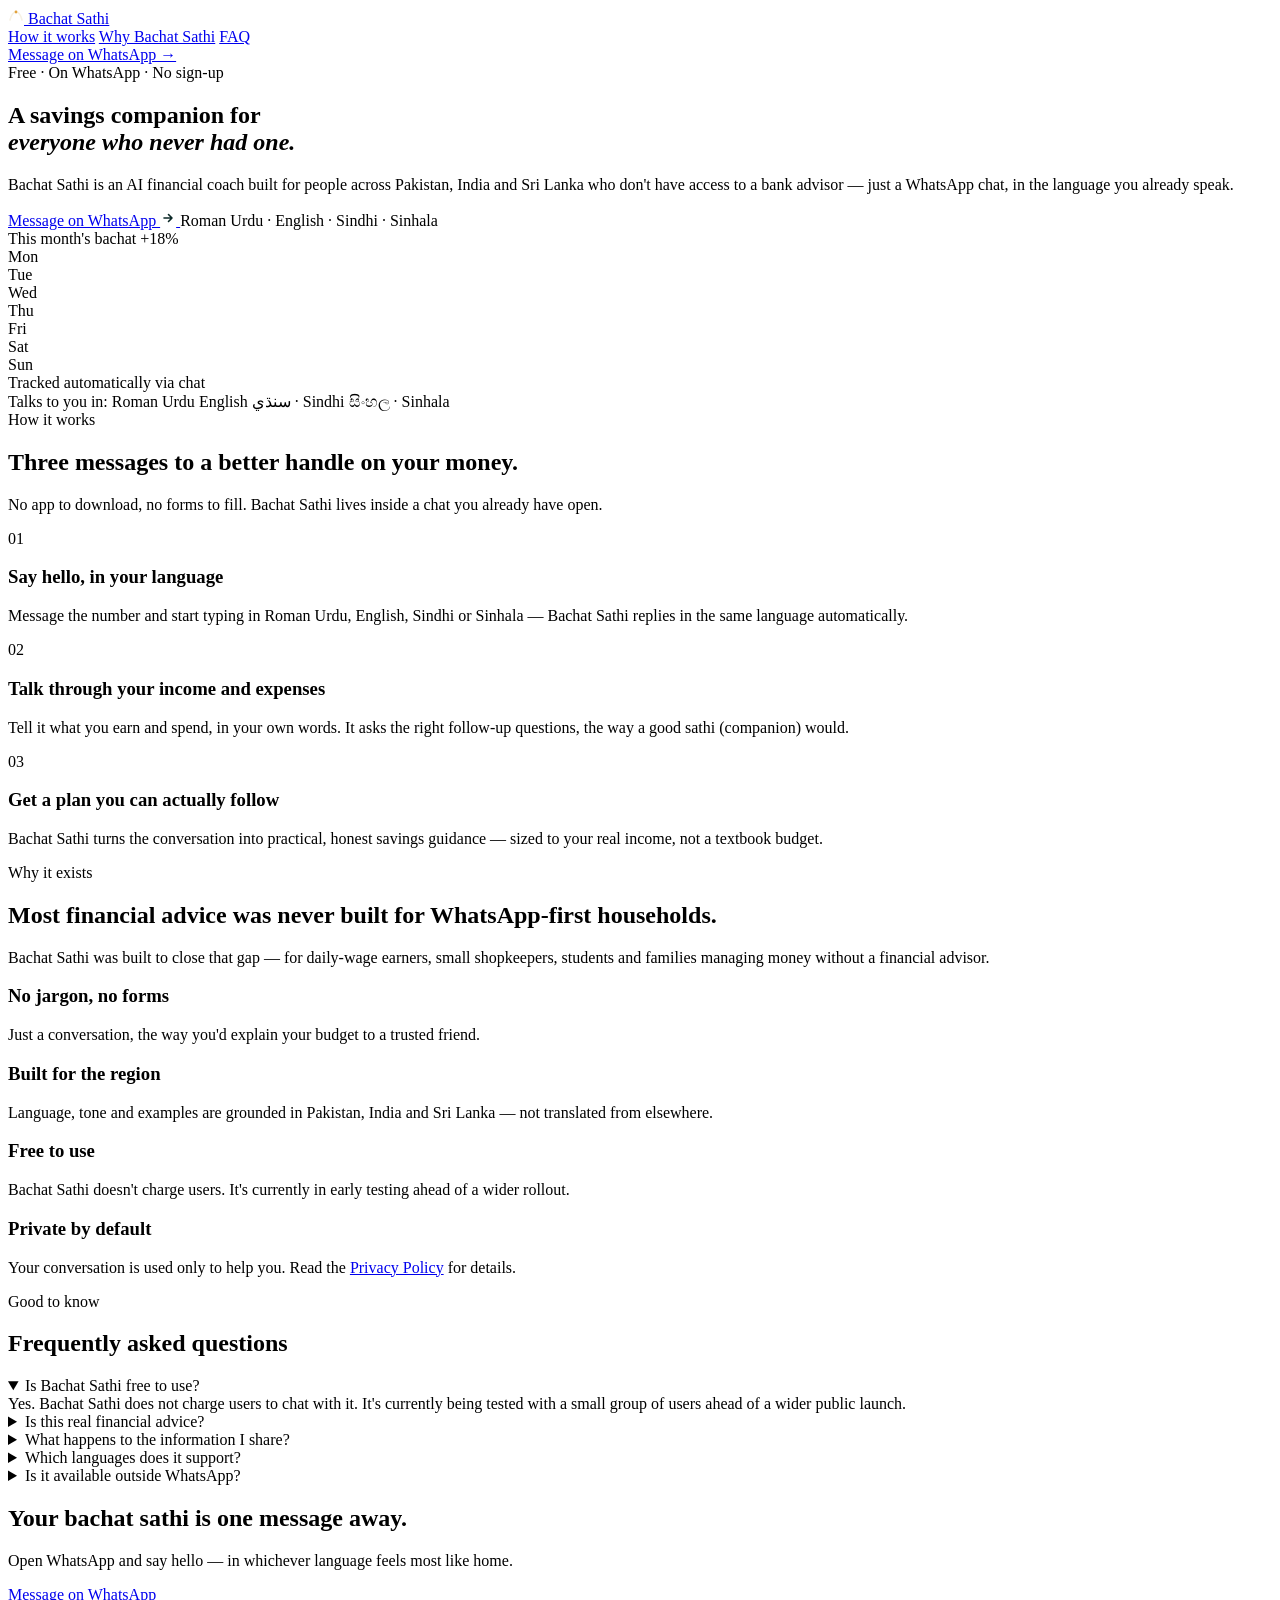
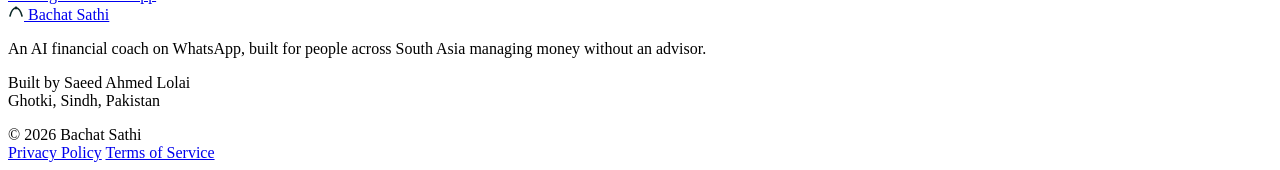
==== index.html @ 4c4a2306 "Add files via upload" ====
<!DOCTYPE html>
<html lang="en">
<head>
<meta charset="UTF-8">
<meta name="viewport" content="width=device-width, initial-scale=1.0">
<title>Bachat Sathi — Your savings companion on WhatsApp</title>
<meta name="description" content="Bachat Sathi is a free AI financial coach on WhatsApp, built for people across Pakistan, India and Sri Lanka who don't have access to a financial advisor.">
<meta property="og:title" content="Bachat Sathi — Your savings companion on WhatsApp">
<meta property="og:description" content="A free AI financial coach on WhatsApp, in Roman Urdu, English, Sindhi and Sinhala.">
<meta property="og:type" content="website">
<link rel="icon" href="data:image/svg+xml,%3Csvg xmlns='http://www.w3.org/2000/svg' viewBox='0 0 32 32'%3E%3Crect width='32' height='32' rx='8' fill='%230B2827'/%3E%3Cpath d='M6 24c0 0 4-16 10-16s10 16 10 16' stroke='%23F6F1E4' stroke-width='2.4' fill='none' stroke-linecap='round'/%3E%3Ccircle cx='16' cy='8' r='2.2' fill='%23E2A23B'/%3E%3C/svg%3E">
<link rel="preconnect" href="https://fonts.googleapis.com">
<link rel="preconnect" href="https://fonts.gstatic.com" crossorigin>
<link href="https://fonts.googleapis.com/css2?family=Fraunces:opsz,wght@9..144,400;9..144,500;9..144,600;9..144,700&family=Manrope:wght@400;500;600;700;800&display=swap" rel="stylesheet">
<link rel="stylesheet" href="assets/style.css">
</head>
<body>

<div class="nav">
  <div class="nav-inner">
    <a class="brand" href="index.html">
      <span class="mark">
        <svg width="16" height="16" viewBox="0 0 16 16" fill="none"><path d="M2 12C2 12 4 4 8 4C12 4 14 12 14 12" stroke="#F6F1E4" stroke-width="1.6" stroke-linecap="round"/><circle cx="8" cy="4" r="1.4" fill="#E2A23B"/></svg>
      </span>
      Bachat Sathi
    </a>
    <div class="nav-links">
      <a href="#how">How it works</a>
      <a href="#why">Why Bachat Sathi</a>
      <a href="#faq">FAQ</a>
    </div>
    <a class="nav-cta" href="https://wa.me/15551496359" target="_blank" rel="noopener">
      Message on WhatsApp →
    </a>
  </div>
</div>

<section class="hero">
  <div class="wrap hero-grid">
    <div>
      <div class="eyebrow">Free · On WhatsApp · No sign-up</div>
      <h1>A savings companion for<br><em>everyone who never had one.</em></h1>
      <p class="lead">Bachat Sathi is an AI financial coach built for people across Pakistan, India and Sri Lanka who don't have access to a bank advisor — just a WhatsApp chat, in the language you already speak.</p>
      <div class="hero-actions">
        <a class="btn-primary" href="https://wa.me/15551496359" target="_blank" rel="noopener">
          Message on WhatsApp
          <svg width="16" height="16" viewBox="0 0 16 16" fill="none"><path d="M4 8H12M12 8L8.5 4.5M12 8L8.5 11.5" stroke="#0B2827" stroke-width="1.6" stroke-linecap="round" stroke-linejoin="round"/></svg>
        </a>
        <span class="hero-note">Roman Urdu · English · Sindhi · Sinhala</span>
      </div>
    </div>

    <div class="ledger" aria-hidden="true">
      <div class="ledger-head">
        <span>This month's bachat</span>
        <span>+18%</span>
      </div>
      <div class="bars">
        <div class="bar" style="height:32%"><span>Mon</span></div>
        <div class="bar" style="height:48%"><span>Tue</span></div>
        <div class="bar" style="height:40%"><span>Wed</span></div>
        <div class="bar" style="height:68%"><span>Thu</span></div>
        <div class="bar" style="height:58%"><span>Fri</span></div>
        <div class="bar" style="height:82%"><span>Sat</span></div>
        <div class="bar" style="height:74%"><span>Sun</span></div>
      </div>
      <div class="ledger-foot">
        <span>Tracked automatically</span>
        <span>via chat</span>
      </div>
    </div>
  </div>
</section>

<div class="langs">
  <div class="langs-inner">
    <span class="label">Talks to you in:</span>
    <span class="chip">Roman Urdu</span>
    <span class="chip">English</span>
    <span class="chip">سنڌي · Sindhi</span>
    <span class="chip">සිංහල · Sinhala</span>
  </div>
</div>

<section id="how">
  <div class="wrap">
    <div class="section-head">
      <div class="eyebrow">How it works</div>
      <h2>Three messages to a better handle on your money.</h2>
      <p>No app to download, no forms to fill. Bachat Sathi lives inside a chat you already have open.</p>
    </div>
    <div class="steps">
      <div class="step">
        <div class="num">01</div>
        <h3>Say hello, in your language</h3>
        <p>Message the number and start typing in Roman Urdu, English, Sindhi or Sinhala — Bachat Sathi replies in the same language automatically.</p>
      </div>
      <div class="step">
        <div class="num">02</div>
        <h3>Talk through your income and expenses</h3>
        <p>Tell it what you earn and spend, in your own words. It asks the right follow-up questions, the way a good sathi (companion) would.</p>
      </div>
      <div class="step">
        <div class="num">03</div>
        <h3>Get a plan you can actually follow</h3>
        <p>Bachat Sathi turns the conversation into practical, honest savings guidance — sized to your real income, not a textbook budget.</p>
      </div>
    </div>
  </div>
</section>

<section class="why" id="why">
  <div class="wrap">
    <div class="section-head">
      <div class="eyebrow">Why it exists</div>
      <h2>Most financial advice was never built for WhatsApp-first households.</h2>
      <p>Bachat Sathi was built to close that gap — for daily-wage earners, small shopkeepers, students and families managing money without a financial advisor.</p>
    </div>
    <div class="why-grid">
      <div class="why-item">
        <h3>No jargon, no forms</h3>
        <p>Just a conversation, the way you'd explain your budget to a trusted friend.</p>
      </div>
      <div class="why-item">
        <h3>Built for the region</h3>
        <p>Language, tone and examples are grounded in Pakistan, India and Sri Lanka — not translated from elsewhere.</p>
      </div>
      <div class="why-item">
        <h3>Free to use</h3>
        <p>Bachat Sathi doesn't charge users. It's currently in early testing ahead of a wider rollout.</p>
      </div>
      <div class="why-item">
        <h3>Private by default</h3>
        <p>Your conversation is used only to help you. Read the <a href="privacy.html" style="text-decoration:underline;">Privacy Policy</a> for details.</p>
      </div>
    </div>
  </div>
</section>

<section id="faq">
  <div class="wrap">
    <div class="section-head">
      <div class="eyebrow">Good to know</div>
      <h2>Frequently asked questions</h2>
    </div>
    <div class="faq-list">
      <details class="faq-item" open>
        <summary>Is Bachat Sathi free to use?</summary>
        <div class="faq-body">Yes. Bachat Sathi does not charge users to chat with it. It's currently being tested with a small group of users ahead of a wider public launch.</div>
      </details>
      <details class="faq-item">
        <summary>Is this real financial advice?</summary>
        <div class="faq-body">Bachat Sathi offers general budgeting and savings guidance for educational purposes. It is not a licensed financial advisor, and its guidance should not replace advice from a qualified professional for major financial decisions.</div>
      </details>
      <details class="faq-item">
        <summary>What happens to the information I share?</summary>
        <div class="faq-body">Your messages are used to give you relevant coaching and are not sold to third parties. See the <a href="privacy.html" style="text-decoration:underline;">Privacy Policy</a> for full details.</div>
      </details>
      <details class="faq-item">
        <summary>Which languages does it support?</summary>
        <div class="faq-body">Roman Urdu, English, Sindhi and Sinhala today, with more languages planned as Bachat Sathi grows.</div>
      </details>
      <details class="faq-item">
        <summary>Is it available outside WhatsApp?</summary>
        <div class="faq-body">Not yet. Bachat Sathi currently works on WhatsApp only.</div>
      </details>
    </div>
  </div>
</section>

<section class="cta">
  <div class="wrap">
    <h2>Your bachat sathi is one message away.</h2>
    <p>Open WhatsApp and say hello — in whichever language feels most like home.</p>
    <a class="btn-dark" href="https://wa.me/15551496359" target="_blank" rel="noopener">
      Message on WhatsApp
    </a>
  </div>
</section>

<footer>
  <div class="wrap">
    <div class="top">
      <div>
        <a class="brand" href="index.html">
          <span class="mark">
            <svg width="16" height="16" viewBox="0 0 16 16" fill="none"><path d="M2 12C2 12 4 4 8 4C12 4 14 12 14 12" stroke="#0B2827" stroke-width="1.6" stroke-linecap="round"/><circle cx="8" cy="4" r="1.4" fill="#0B2827"/></svg>
          </span>
          Bachat Sathi
        </a>
        <p>An AI financial coach on WhatsApp, built for people across South Asia managing money without an advisor.</p>
      </div>
      <div>
        <p>Built by Saeed Ahmed Lolai<br>Ghotki, Sindh, Pakistan</p>
      </div>
    </div>
    <div class="foot-inner">
      <span>© 2026 Bachat Sathi</span>
      <div class="foot-links">
        <a href="privacy.html">Privacy Policy</a>
        <a href="terms.html">Terms of Service</a>
      </div>
    </div>
  </div>
</footer>

</body>
</html>
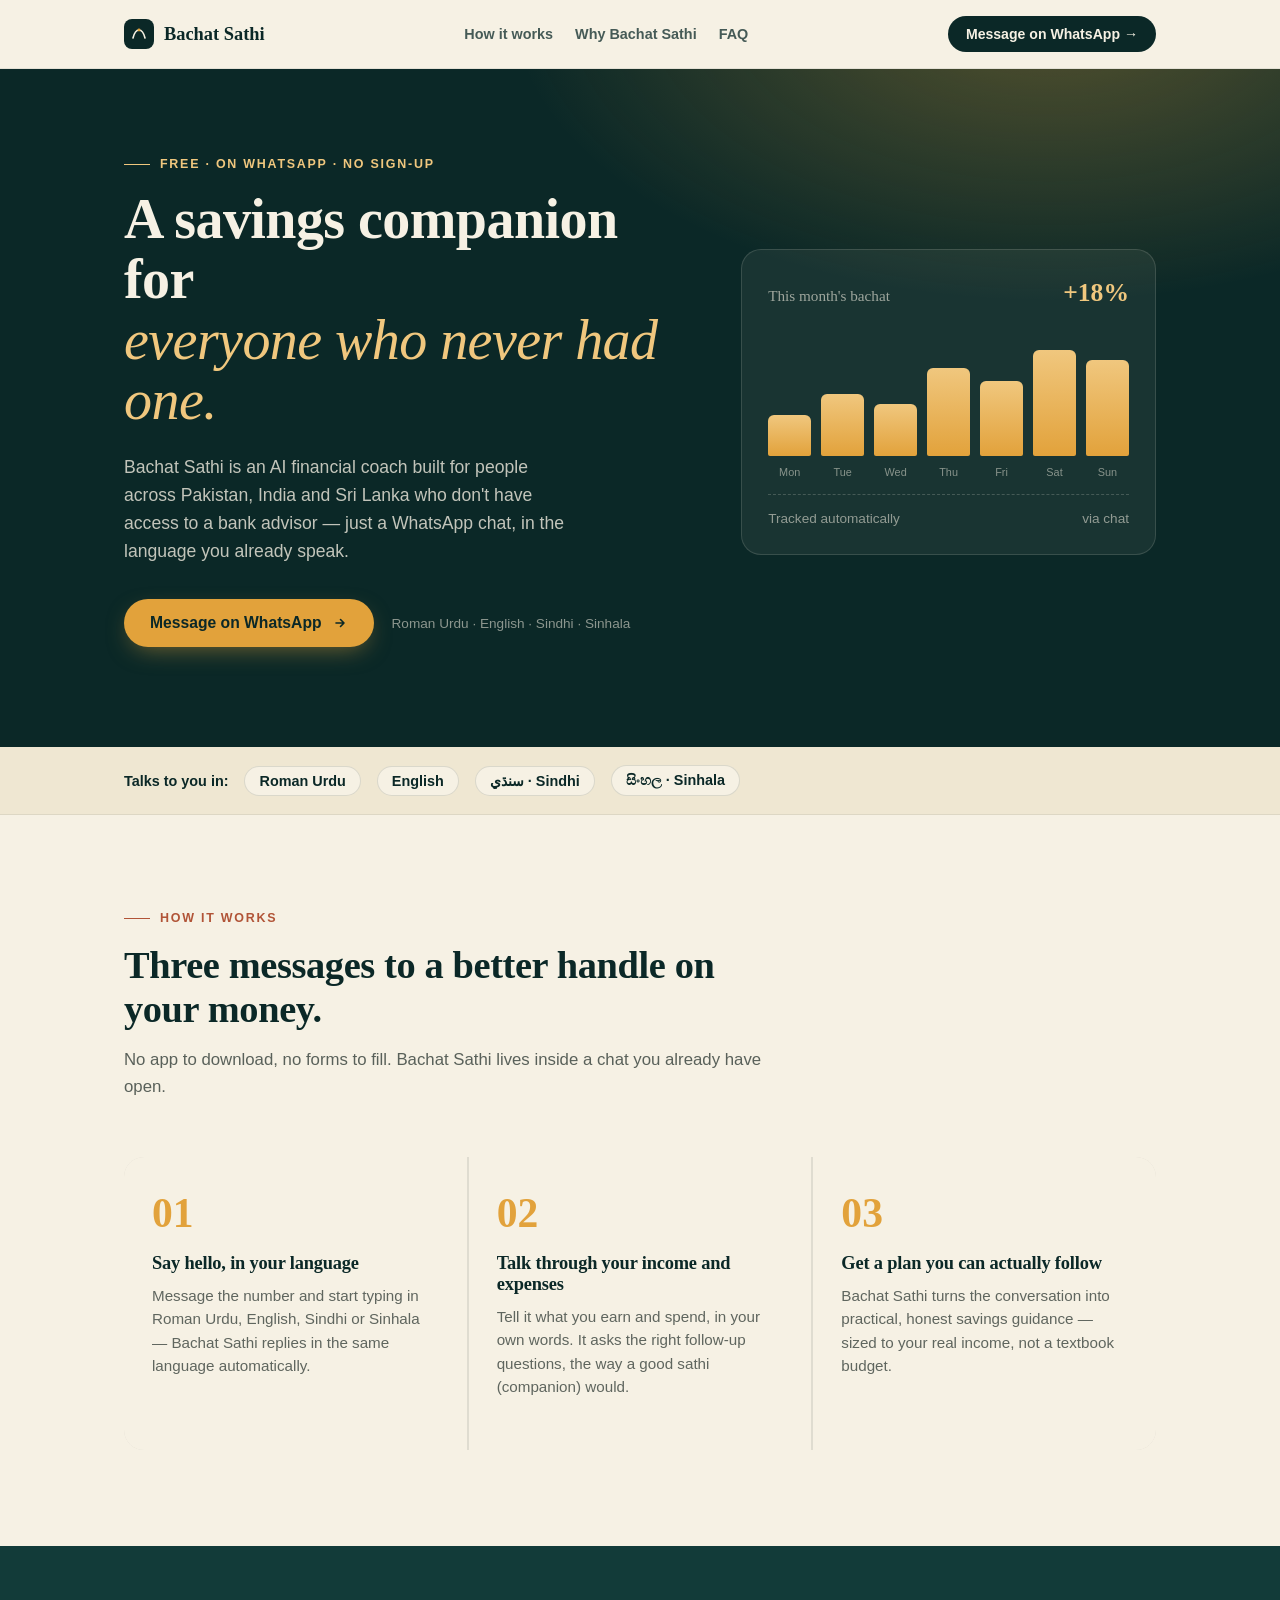
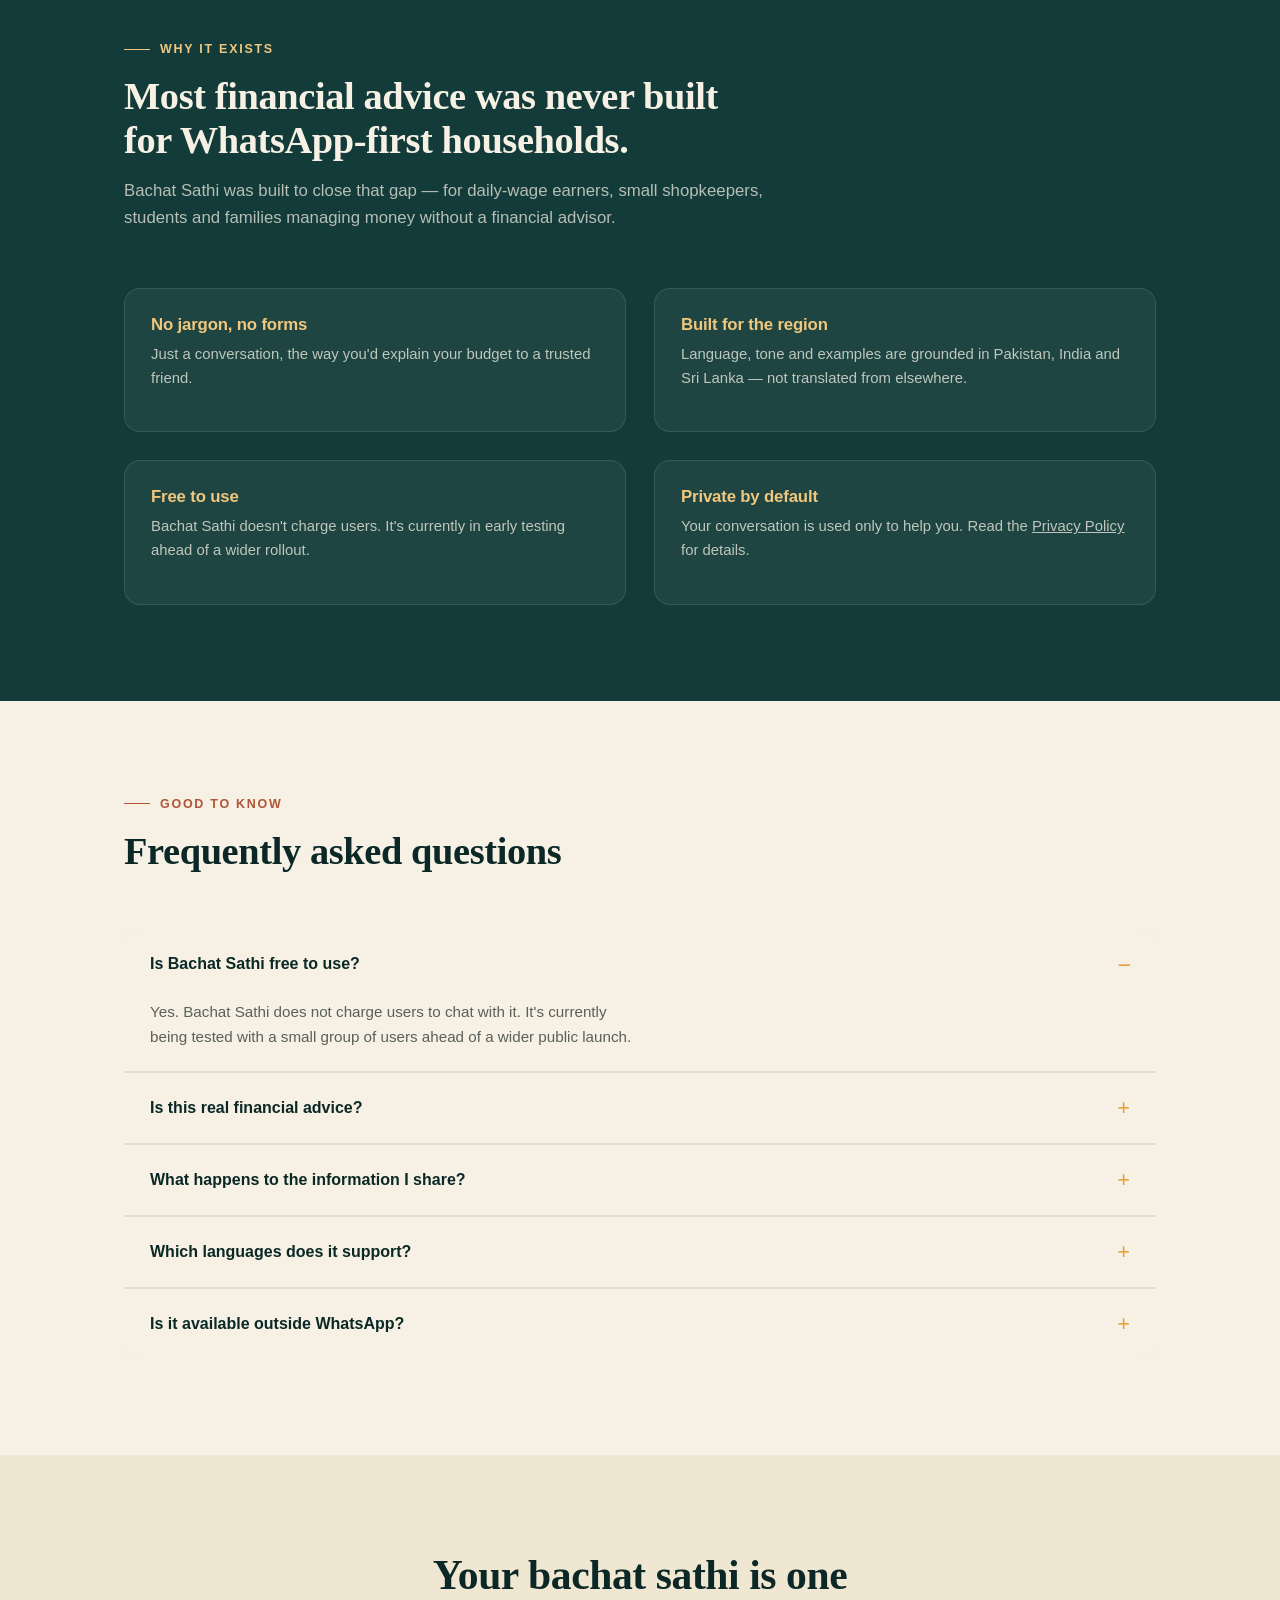
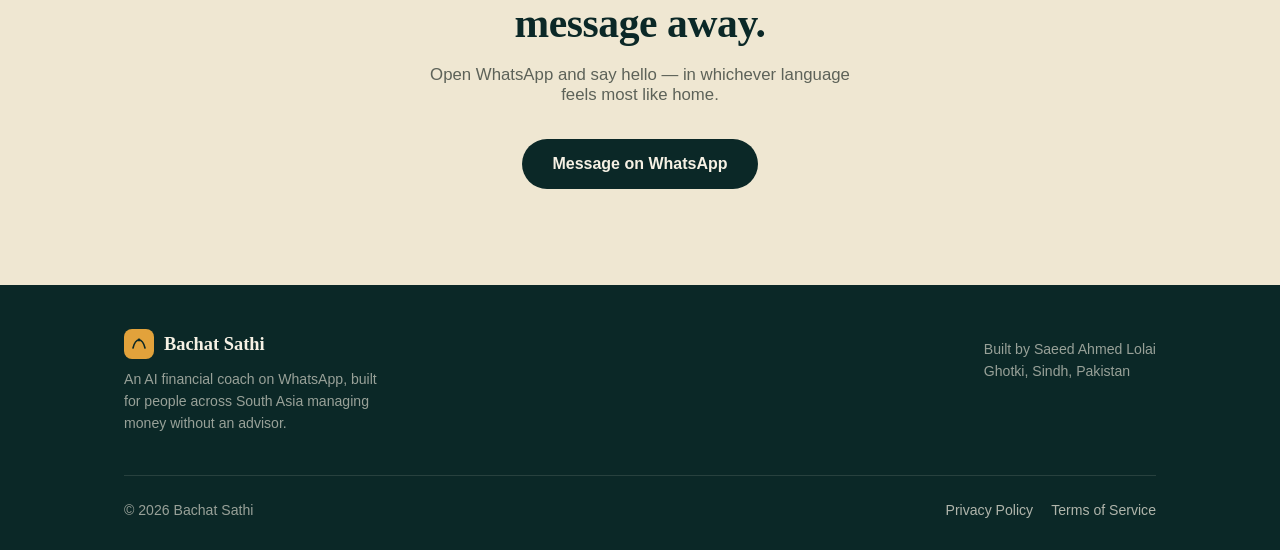
==== commit 2d610acc: "Update index.html" ====
--- a/index.html
+++ b/index.html
@@ -12,7 +12,7 @@
 <link rel="preconnect" href="https://fonts.googleapis.com">
 <link rel="preconnect" href="https://fonts.gstatic.com" crossorigin>
 <link href="https://fonts.googleapis.com/css2?family=Fraunces:opsz,wght@9..144,400;9..144,500;9..144,600;9..144,700&family=Manrope:wght@400;500;600;700;800&display=swap" rel="stylesheet">
-<link rel="stylesheet" href="assets/style.css">
+<link rel="stylesheet" href="style.css">
 </head>
 <body>
 
--- a/style.css
+++ b/style.css
@@ -0,0 +1,352 @@
+:root{
+  --ink:#17231F;
+  --teal:#123B39;
+  --teal-deep:#0B2827;
+  --paper:#F6F1E4;
+  --paper-warm:#EFE7D2;
+  --marigold:#E2A23B;
+  --marigold-soft:#F0C77E;
+  --rust:#B15437;
+}
+*{box-sizing:border-box;}
+html{scroll-behavior:smooth;}
+body{
+  margin:0;
+  font-family:'Manrope', sans-serif;
+  background:var(--paper);
+  color:var(--ink);
+  -webkit-font-smoothing:antialiased;
+}
+h1,h2,h3{
+  font-family:'Fraunces', serif;
+  margin:0;
+  letter-spacing:-0.01em;
+}
+a{color:inherit;}
+img,svg{display:block;max-width:100%;}
+:focus-visible{
+  outline:2px solid var(--marigold);
+  outline-offset:3px;
+  border-radius:4px;
+}
+@media (prefers-reduced-motion: reduce){
+  *{ animation:none !important; transition:none !important; scroll-behavior:auto !important; }
+}
+.wrap{
+  max-width:1080px;
+  margin:0 auto;
+  padding:0 24px;
+}
+
+/* ---------- NAV ---------- */
+.nav{
+  position:sticky; top:0; z-index:20;
+  background:rgba(246,241,228,0.92);
+  backdrop-filter: blur(6px);
+  border-bottom:1px solid rgba(23,35,31,0.08);
+}
+.nav-inner{
+  max-width:1080px; margin:0 auto; padding:16px 24px;
+  display:flex; align-items:center; justify-content:space-between;
+  gap:16px; flex-wrap:wrap;
+}
+.brand{
+  display:flex; align-items:center; gap:10px;
+  font-family:'Fraunces', serif; font-weight:600; font-size:1.15rem;
+  color:var(--teal-deep);
+  text-decoration:none;
+}
+.brand .mark{
+  width:30px;height:30px;border-radius:8px;
+  background:var(--teal-deep);
+  display:flex;align-items:center;justify-content:center;
+  flex-shrink:0;
+}
+.nav-links{
+  display:flex; align-items:center; gap:22px;
+  font-size:0.9rem; font-weight:600; color:var(--teal-deep);
+}
+.nav-links a{ text-decoration:none; opacity:0.75; }
+.nav-links a:hover{ opacity:1; }
+.nav-cta{
+  background:var(--teal-deep); color:var(--paper);
+  padding:10px 18px; border-radius:100px;
+  font-weight:700; font-size:0.88rem;
+  text-decoration:none;
+  display:inline-flex; align-items:center; gap:8px;
+  transition:transform .15s ease, background .15s ease;
+}
+.nav-cta:hover{ background:var(--rust); transform:translateY(-1px); }
+
+/* ---------- HERO ---------- */
+.hero{
+  background:
+    radial-gradient(ellipse 900px 500px at 82% -10%, rgba(226,162,59,0.35), transparent 60%),
+    var(--teal-deep);
+  color:var(--paper);
+  padding:88px 0 100px;
+  position:relative;
+  overflow:hidden;
+}
+.hero-grid{
+  display:grid;
+  grid-template-columns: 1.15fr 0.85fr;
+  gap:56px;
+  align-items:center;
+}
+.eyebrow{
+  font-size:0.78rem; letter-spacing:0.14em; text-transform:uppercase;
+  color:var(--marigold-soft); font-weight:700; margin-bottom:18px;
+  display:flex; align-items:center; gap:10px;
+}
+.eyebrow::before{
+  content:""; width:26px; height:1px; background:var(--marigold-soft);
+}
+.hero h1{
+  font-size:clamp(2.3rem, 4.4vw, 3.5rem);
+  line-height:1.08;
+  font-weight:600;
+  color:var(--paper);
+}
+.hero h1 em{
+  font-style:italic; color:var(--marigold-soft); font-weight:500;
+}
+.hero p.lead{
+  margin-top:22px;
+  font-size:1.1rem;
+  line-height:1.6;
+  color:rgba(246,241,228,0.78);
+  max-width:46ch;
+}
+.hero-actions{
+  margin-top:34px;
+  display:flex; align-items:center; gap:18px; flex-wrap:wrap;
+}
+.btn-primary{
+  background:var(--marigold);
+  color:var(--teal-deep);
+  padding:15px 26px;
+  border-radius:100px;
+  font-weight:800;
+  text-decoration:none;
+  font-size:0.98rem;
+  display:inline-flex; align-items:center; gap:10px;
+  box-shadow:0 8px 24px -8px rgba(226,162,59,0.55);
+  transition:transform .15s ease, box-shadow .15s ease;
+}
+.btn-primary:hover{ transform:translateY(-2px); box-shadow:0 12px 28px -8px rgba(226,162,59,0.65); }
+.hero-note{ font-size:0.85rem; color:rgba(246,241,228,0.55); }
+
+/* Ledger illustration */
+.ledger{
+  background:rgba(246,241,228,0.06);
+  border:1px solid rgba(246,241,228,0.14);
+  border-radius:20px;
+  padding:28px 26px;
+}
+.ledger-head{
+  display:flex; justify-content:space-between; align-items:baseline;
+  margin-bottom:18px;
+  font-family:'Fraunces', serif;
+}
+.ledger-head span:first-child{ font-size:0.95rem; color:rgba(246,241,228,0.6); }
+.ledger-head span:last-child{ font-size:1.6rem; color:var(--marigold-soft); font-weight:600; }
+.bars{ display:flex; align-items:flex-end; gap:10px; height:130px; }
+.bar{
+  flex:1; background:linear-gradient(180deg, var(--marigold-soft), var(--marigold));
+  border-radius:6px 6px 2px 2px;
+  position:relative;
+}
+.bar span{
+  position:absolute; bottom:-22px; left:0; right:0; text-align:center;
+  font-size:0.68rem; color:rgba(246,241,228,0.5);
+}
+.ledger-foot{
+  margin-top:38px; padding-top:16px; border-top:1px dashed rgba(246,241,228,0.2);
+  font-size:0.85rem; color:rgba(246,241,228,0.55);
+  display:flex; justify-content:space-between;
+}
+
+/* ---------- LANGUAGES STRIP ---------- */
+.langs{
+  background:var(--paper-warm);
+  border-bottom:1px solid rgba(23,35,31,0.08);
+  padding:18px 0;
+}
+.langs-inner{
+  max-width:1080px; margin:0 auto; padding:0 24px;
+  display:flex; align-items:center; gap:16px; flex-wrap:wrap;
+  font-size:0.9rem; color:var(--teal-deep);
+}
+.langs-inner .label{ font-weight:700; }
+.chip{
+  background:var(--paper); border:1px solid rgba(23,35,31,0.12);
+  padding:6px 14px; border-radius:100px; font-weight:600;
+}
+
+/* ---------- SECTIONS ---------- */
+section{ padding:96px 0; }
+.section-head{ max-width:640px; margin-bottom:56px; }
+.section-head .eyebrow{ color:var(--rust); }
+.section-head .eyebrow::before{ background:var(--rust); }
+.section-head h2{
+  font-size:clamp(1.8rem, 3vw, 2.4rem);
+  color:var(--teal-deep);
+  font-weight:600;
+}
+.section-head p{
+  margin-top:16px; font-size:1.05rem; line-height:1.6; color:rgba(23,35,31,0.7);
+}
+
+.steps{
+  display:grid;
+  grid-template-columns: repeat(3, 1fr);
+  gap:2px;
+  background:rgba(23,35,31,0.1);
+  border-radius:20px;
+  overflow:hidden;
+}
+.step{
+  background:var(--paper); padding:36px 28px;
+}
+.step .num{
+  font-family:'Fraunces', serif; font-size:2.6rem; font-weight:600;
+  color:var(--marigold); line-height:1;
+}
+.step h3{
+  margin-top:18px; font-size:1.15rem; color:var(--teal-deep); font-weight:600;
+}
+.step p{
+  margin-top:10px; font-size:0.95rem; line-height:1.55; color:rgba(23,35,31,0.68);
+}
+
+/* ---------- WHY ---------- */
+.why{ background:var(--teal); color:var(--paper); }
+.why .section-head .eyebrow{ color:var(--marigold-soft); }
+.why .section-head .eyebrow::before{ background:var(--marigold-soft); }
+.why .section-head h2{ color:var(--paper); }
+.why .section-head p{ color:rgba(246,241,228,0.72); }
+.why-grid{
+  display:grid; grid-template-columns:repeat(2,1fr); gap:28px;
+}
+.why-item{
+  padding:26px; border-radius:16px;
+  background:rgba(246,241,228,0.05);
+  border:1px solid rgba(246,241,228,0.12);
+}
+.why-item h3{
+  font-size:1.05rem; font-weight:700; color:var(--marigold-soft);
+  font-family:'Manrope', sans-serif;
+}
+.why-item p{
+  margin-top:8px; font-size:0.93rem; line-height:1.6; color:rgba(246,241,228,0.75);
+}
+
+/* ---------- FAQ ---------- */
+.faq-list{ display:flex; flex-direction:column; gap:2px; background:rgba(23,35,31,0.1); border-radius:16px; overflow:hidden; }
+.faq-item{ background:var(--paper); }
+.faq-item summary{
+  cursor:pointer; list-style:none; padding:22px 26px;
+  display:flex; justify-content:space-between; align-items:center; gap:16px;
+  font-weight:700; color:var(--teal-deep); font-size:1rem;
+}
+.faq-item summary::-webkit-details-marker{ display:none; }
+.faq-item summary::after{
+  content:"+"; font-family:'Fraunces', serif; font-size:1.4rem; color:var(--marigold);
+  flex-shrink:0;
+}
+.faq-item[open] summary::after{ content:"–"; }
+.faq-item .faq-body{
+  padding:0 26px 22px; font-size:0.95rem; line-height:1.65; color:rgba(23,35,31,0.7);
+  max-width:65ch;
+}
+
+/* ---------- CTA ---------- */
+.cta{
+  text-align:center;
+  background:var(--paper-warm);
+}
+.cta h2{
+  font-size:clamp(1.8rem,3.4vw,2.6rem); color:var(--teal-deep); font-weight:600;
+  max-width:20ch; margin:0 auto;
+}
+.cta p{
+  margin:18px auto 34px; max-width:48ch; color:rgba(23,35,31,0.68); font-size:1.05rem;
+}
+.btn-dark{
+  background:var(--teal-deep); color:var(--paper);
+  padding:16px 30px; border-radius:100px; font-weight:800;
+  text-decoration:none; display:inline-flex; align-items:center; gap:10px;
+  transition:transform .15s ease, background .15s ease;
+}
+.btn-dark:hover{ background:var(--rust); transform:translateY(-2px); }
+
+/* ---------- FOOTER ---------- */
+footer{
+  background:var(--teal-deep); color:rgba(246,241,228,0.6);
+  padding:44px 0 32px;
+  font-size:0.88rem;
+}
+.foot-inner{
+  display:flex; justify-content:space-between; align-items:center; flex-wrap:wrap; gap:16px;
+  border-top:1px solid rgba(246,241,228,0.12);
+  padding-top:26px;
+}
+footer .top{
+  display:flex; justify-content:space-between; flex-wrap:wrap; gap:24px; margin-bottom:26px;
+}
+footer .top .brand{ color:var(--paper); }
+footer .top .brand .mark{ background:var(--marigold); }
+footer .top p{ max-width:34ch; margin-top:10px; line-height:1.55; }
+footer .foot-links{ display:flex; gap:18px; flex-wrap:wrap; }
+footer .foot-links a{ text-decoration:none; color:rgba(246,241,228,0.7); }
+footer .foot-links a:hover{ color:var(--paper); }
+
+/* ---------- LEGAL / POLICY PAGES ---------- */
+.legal-hero{
+  background:var(--teal-deep); color:var(--paper);
+  padding:64px 0 48px;
+}
+.legal-hero .eyebrow{ margin-bottom:14px; }
+.legal-hero h1{
+  font-size:clamp(2rem,3.6vw,2.8rem); font-weight:600; color:var(--paper);
+}
+.legal-hero p{
+  margin-top:14px; color:rgba(246,241,228,0.7); font-size:1rem;
+}
+.legal-body{
+  padding:64px 0 96px;
+  max-width:760px;
+  margin:0 auto;
+  padding-left:24px; padding-right:24px;
+}
+.legal-body h2{
+  font-size:1.35rem; color:var(--teal-deep); font-weight:600;
+  margin-top:44px; margin-bottom:14px;
+}
+.legal-body h2:first-child{ margin-top:0; }
+.legal-body p{
+  font-size:1rem; line-height:1.75; color:rgba(23,35,31,0.78); margin:0 0 16px;
+}
+.legal-body ul{
+  margin:0 0 16px; padding-left:22px; color:rgba(23,35,31,0.78);
+  font-size:1rem; line-height:1.75;
+}
+.legal-body li{ margin-bottom:6px; }
+.legal-body .updated{
+  font-size:0.88rem; color:rgba(23,35,31,0.5); margin-bottom:36px;
+}
+.legal-body .callout{
+  background:var(--paper-warm); border-left:3px solid var(--marigold);
+  padding:16px 20px; border-radius:8px; font-size:0.95rem; line-height:1.65;
+  margin:0 0 28px; color:rgba(23,35,31,0.78);
+}
+
+@media (max-width: 820px){
+  .hero-grid{ grid-template-columns:1fr; }
+  .why-grid{ grid-template-columns:1fr; }
+  .steps{ grid-template-columns:1fr; }
+  section{ padding:64px 0; }
+  .hero{ padding:64px 0 72px; }
+  footer .top{ flex-direction:column; }
+}
